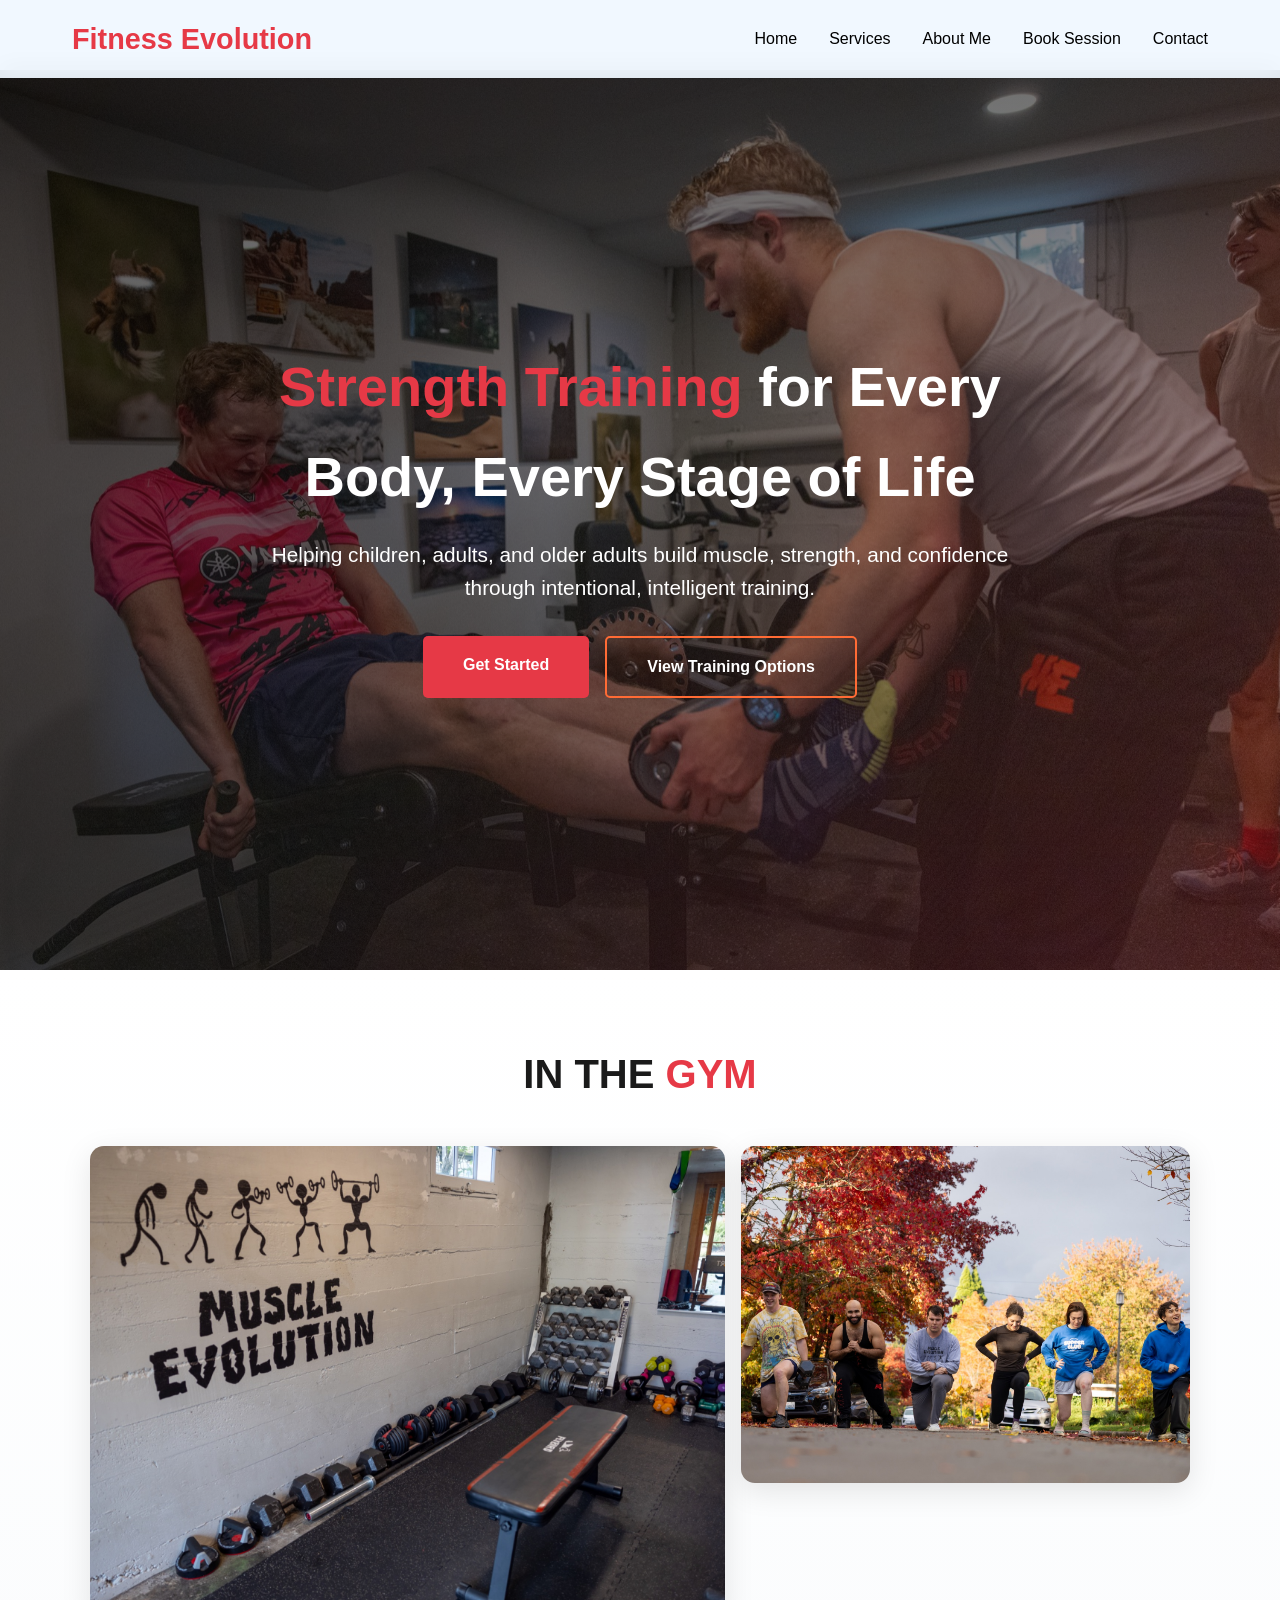
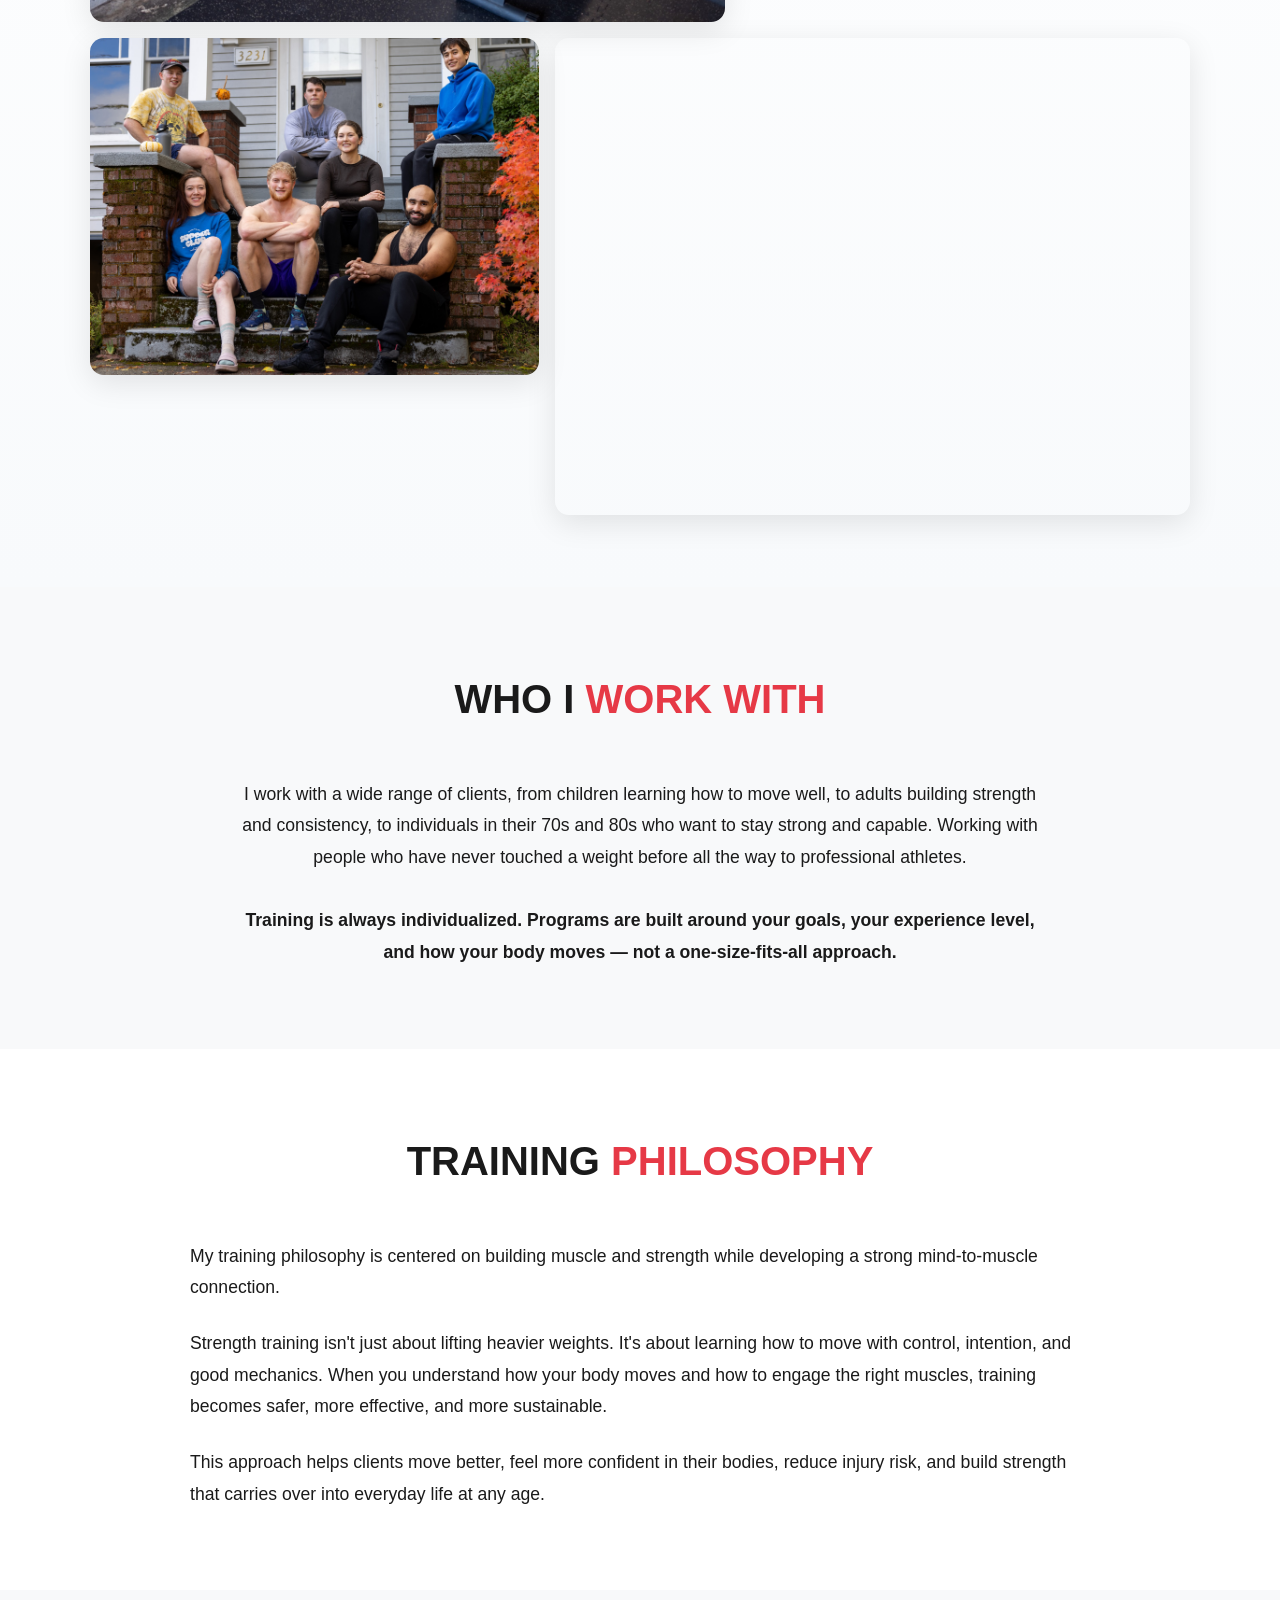
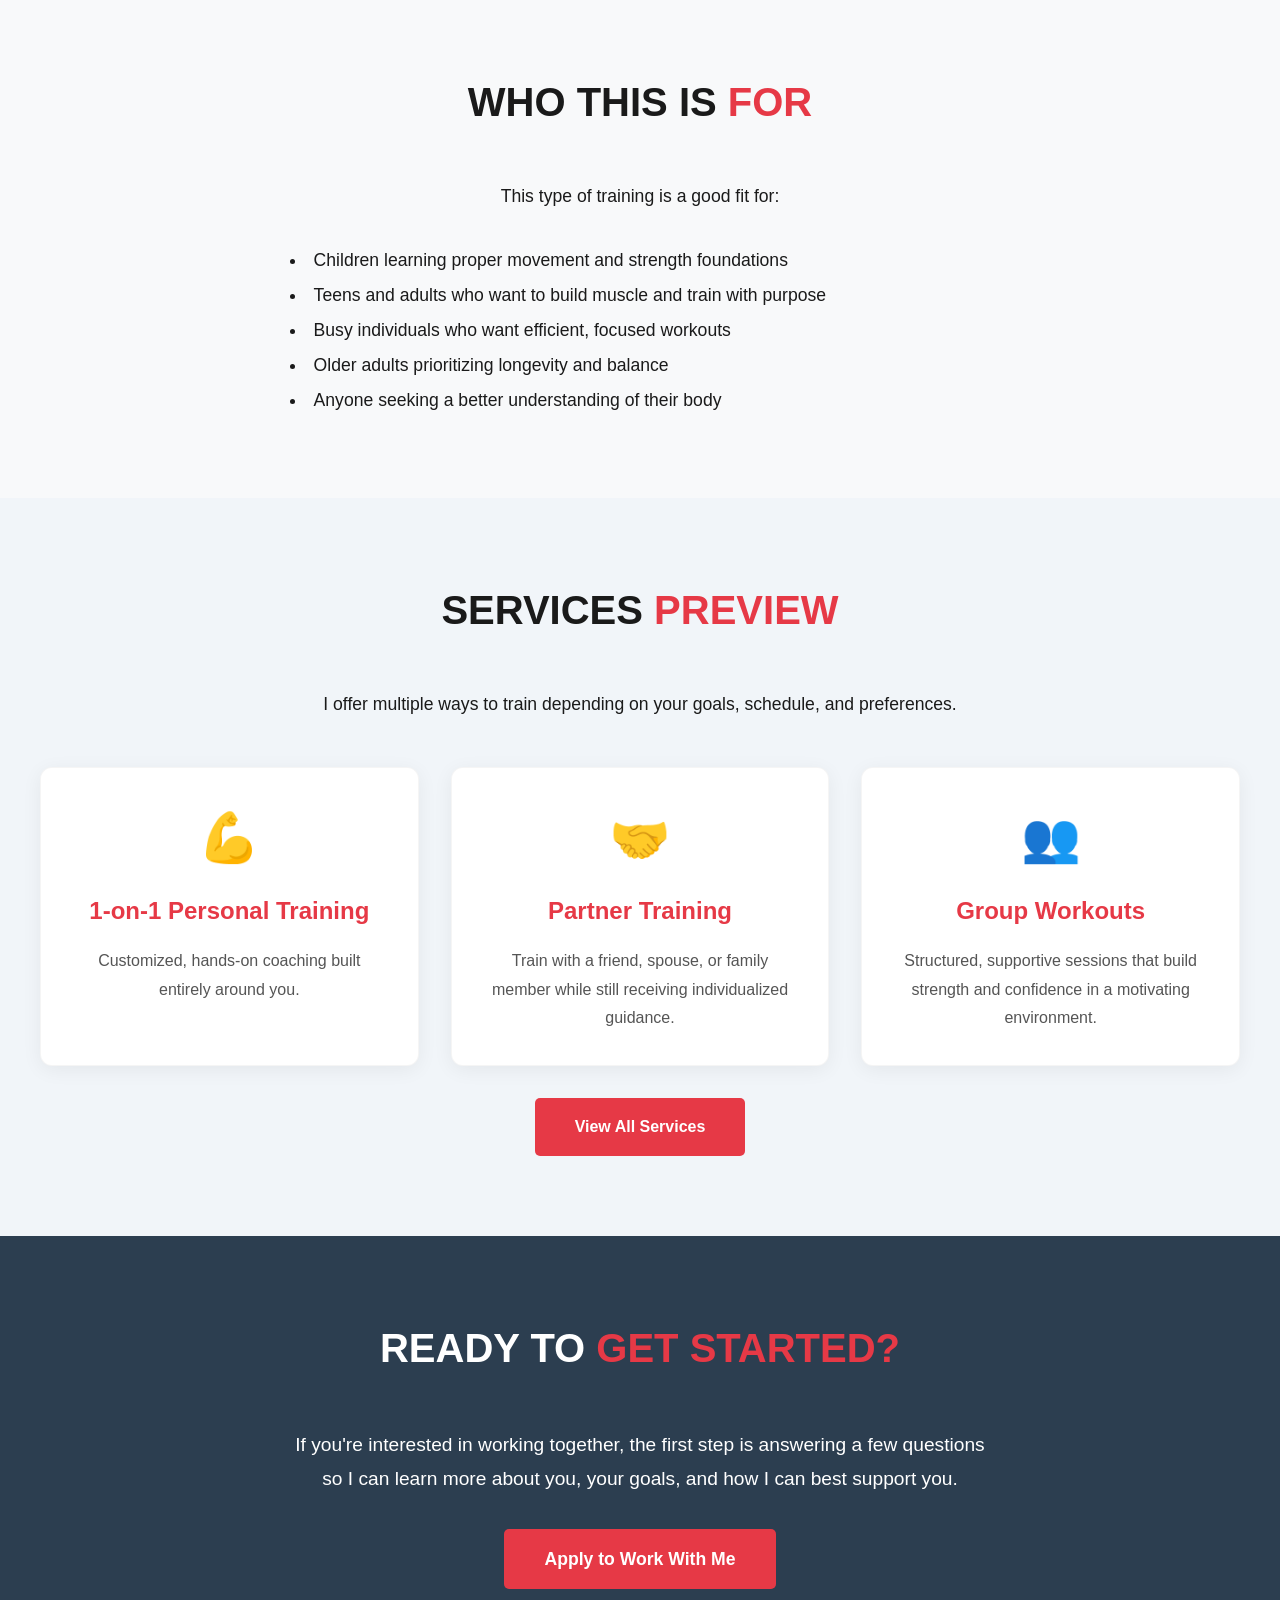
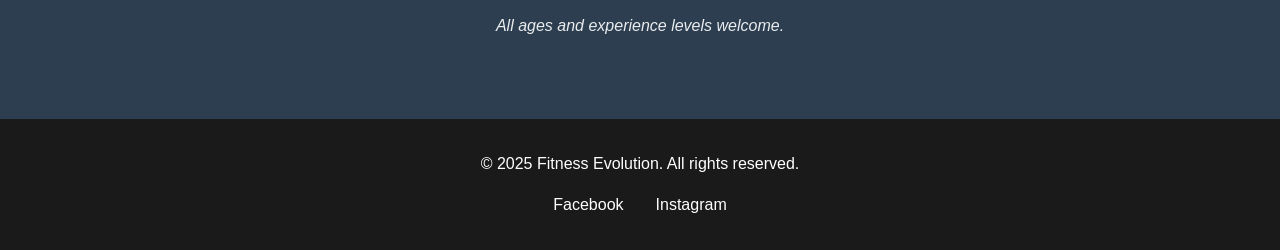
==== index.html @ 4d8b36cf "Initial commit — Fitness Evolution website Made-with: Cursor" ====
<!DOCTYPE html>
<html lang="en">
<head>
    <link rel="stylesheet" href="styles.css">
    <meta charset="UTF-8">
    <meta name="viewport" content="width=device-width, initial-scale=1.0">
    <title>Fitness Evolution - Strength Training for Every Body</title>
</head>
<body>
    <!-- Navigation -->
    <nav>
        <div class="container">
            <div class="logo">Fitness Evolution</div>
            <button class="nav-toggle" aria-label="Open menu" aria-expanded="false">
                <span></span><span></span><span></span>
            </button>
            <ul class="nav-links">
                <li><a href="index.html">Home</a></li>
                <li><a href="services.html">Services</a></li>
                <li><a href="about.html">About Me</a></li>
                <li><a href="booking.html">Book Session</a></li>
                <li><a href="contact.html">Contact</a></li>
            </ul>
        </div>
    </nav>

    <!-- Hero Section -->
    <section id="home" class="hero">
        <div class="hero-content">
            <h1><span class="highlight">Strength Training</span> for Every Body, Every Stage of Life</h1>
            <p>Helping children, adults, and older adults build muscle, strength, and confidence through intentional, intelligent training.</p>
            <div class="hero-buttons">
                <a href="booking.html" class="btn">Get Started</a>
                <a href="services.html" class="btn" style="background: transparent; border: 2px solid #ff6b35;">View Training Options</a>
            </div>
        </div>
    </section>

    <!-- Client photography -->
    <section class="photo-showcase" aria-label="Training photography">
        <div class="container">
            <h2 class="reveal">IN THE <span class="highlight">GYM</span></h2>
            <div class="photo-grid">
                <figure class="reveal reveal-delay-1">
                    <img src="images/web/IMG_2331.jpg" alt="Strength training session" width="1200" height="900" loading="lazy" decoding="async">
                </figure>
                <figure class="reveal reveal-delay-2">
                    <img src="images/web/IMG_6653.jpg" alt="Coaching and movement" width="1200" height="900" loading="lazy" decoding="async">
                </figure>
                <figure class="reveal reveal-delay-3">
                    <img src="images/web/IMG_8006.jpg" alt="Training floor" width="1200" height="900" loading="lazy" decoding="async">
                </figure>
                <figure class="reveal reveal-delay-4">
                    <img src="images/web/IMG_8933.jpg" alt="Fitness training" width="1200" height="900" loading="lazy" decoding="async">
                </figure>
            </div>
        </div>
    </section>

    <!-- Who I Work With Section -->
    <section class="services" style="background: #f8f9fa;">
        <div class="container">
            <h2 class="reveal">WHO I <span class="highlight">WORK WITH</span></h2>
            <p class="reveal reveal-delay-1" style="text-align: center; max-width: 800px; margin: 0 auto 2rem; font-size: 1.1rem; line-height: 1.8;">
                I work with a wide range of clients, from children learning how to move well, to adults building strength and consistency, to individuals in their 70s and 80s who want to stay strong and capable. Working with people who have never touched a weight before all the way to professional athletes.
            </p>
            <p class="reveal reveal-delay-2" style="text-align: center; max-width: 800px; margin: 0 auto; font-size: 1.1rem; line-height: 1.8; font-weight: 600;">
                Training is always individualized. Programs are built around your goals, your experience level, and how your body moves — not a one-size-fits-all approach.
            </p>
        </div>
    </section>

    <!-- Training Philosophy -->
    <section class="about">
        <div class="container">
            <h2 class="reveal">TRAINING <span class="highlight">PHILOSOPHY</span></h2>
            <div class="reveal reveal-delay-1" style="max-width: 900px; margin: 0 auto;">
                <p style="font-size: 1.1rem; line-height: 1.8; margin-bottom: 1.5rem;">
                    My training philosophy is centered on building muscle and strength while developing a strong mind-to-muscle connection.
                </p>
                <p style="font-size: 1.1rem; line-height: 1.8; margin-bottom: 1.5rem;">
                    Strength training isn't just about lifting heavier weights. It's about learning how to move with control, intention, and good mechanics. When you understand how your body moves and how to engage the right muscles, training becomes safer, more effective, and more sustainable.
                </p>
                <p style="font-size: 1.1rem; line-height: 1.8;">
                    This approach helps clients move better, feel more confident in their bodies, reduce injury risk, and build strength that carries over into everyday life at any age.
                </p>
            </div>
        </div>
    </section>

    <!-- Who This Is For -->
    <section class="services" style="background: #f8f9fa;">
        <div class="container">
            <h2 class="reveal">WHO THIS IS <span class="highlight">FOR</span></h2>
            <p class="reveal reveal-delay-1" style="text-align: center; margin-bottom: 2rem; font-size: 1.1rem;">This type of training is a good fit for:</p>
            <div class="reveal reveal-delay-2" style="max-width: 700px; margin: 0 auto; text-align: left;">
                <ul style="font-size: 1.1rem; line-height: 2; list-style-position: inside;">
                    <li>Children learning proper movement and strength foundations</li>
                    <li>Teens and adults who want to build muscle and train with purpose</li>
                    <li>Busy individuals who want efficient, focused workouts</li>
                    <li>Older adults prioritizing longevity and balance</li>
                    <li>Anyone seeking a better understanding of their body</li>
                </ul>
            </div>
        </div>
    </section>

    <!-- Quick Services Preview -->
    <section class="services">
        <div class="container">
            <h2 class="reveal">SERVICES <span class="highlight">PREVIEW</span></h2>
            <p class="reveal reveal-delay-1" style="text-align: center; margin-bottom: 3rem; font-size: 1.1rem;">I offer multiple ways to train depending on your goals, schedule, and preferences.</p>
            <div class="services-grid">
                <div class="service-card reveal reveal-delay-1">
                    <div class="service-icon">💪</div>
                    <h3>1-on-1 Personal Training</h3>
                    <p>Customized, hands-on coaching built entirely around you.</p>
                </div>
                <div class="service-card reveal reveal-delay-2">
                    <div class="service-icon">🤝</div>
                    <h3>Partner Training</h3>
                    <p>Train with a friend, spouse, or family member while still receiving individualized guidance.</p>
                </div>
                <div class="service-card reveal reveal-delay-3">
                    <div class="service-icon">👥</div>
                    <h3>Group Workouts</h3>
                    <p>Structured, supportive sessions that build strength and confidence in a motivating environment.</p>
                </div>
            </div>
            <div class="reveal reveal-delay-4" style="text-align: center; margin-top: 2rem;">
                <a href="services.html" class="btn">View All Services</a>
            </div>
        </div>
    </section>

    <!-- Call to Action -->
    <section class="about" style="background: #2c3e50; color: white;">
        <div class="container" style="text-align: center;">
            <h2 class="reveal" style="color: white;">READY TO <span class="highlight">GET STARTED?</span></h2>
            <p class="reveal reveal-delay-1" style="font-size: 1.2rem; max-width: 700px; margin: 0 auto 2rem; line-height: 1.8;">
                If you're interested in working together, the first step is answering a few questions so I can learn more about you, your goals, and how I can best support you.
            </p>
            <a href="booking.html" class="btn reveal reveal-delay-2" style="font-size: 1.1rem; padding: 1rem 2.5rem;">Apply to Work With Me</a>
            <p class="reveal reveal-delay-3" style="margin-top: 1.5rem; font-style: italic; opacity: 0.9;">All ages and experience levels welcome.</p>
        </div>
    </section>

    <!-- Footer -->
    <footer>
        <p>&copy; 2025 Fitness Evolution. All rights reserved.</p>
        <div class="footer-social">
            <a href="https://www.facebook.com/YOUR-FACEBOOK-PAGE" target="_blank">Facebook</a>
            <a href="https://www.instagram.com/YOUR-INSTAGRAM-USERNAME" target="_blank">Instagram</a>
        </div>
    </footer>

    <script src="script.js"></script>
</body>
</html>
---- styles.css ----
/* styles.css */

/* Reset & Base Styles */
* {
    margin: 0;
    padding: 0;
    box-sizing: border-box;
}

body {
    font-family: 'Segoe UI', Tahoma, Geneva, Verdana, sans-serif;
    line-height: 1.6;
    color: #1a1a1a;
    overflow-x: hidden;
}

.highlight {
    color: #e63946;
}

.highlight-white {
    color: #e63946;
}

/* Navigation */
nav {
    background: rgba(240, 248, 255, 0.92);
    backdrop-filter: blur(12px);
    -webkit-backdrop-filter: blur(12px);
    padding: 1rem 0;
    position: fixed;
    width: 100%;
    top: 0;
    z-index: 1000;
    box-shadow: 0 1px 0 rgba(0, 0, 0, 0.06);
    transition: background 0.35s ease, box-shadow 0.35s ease, backdrop-filter 0.35s ease;
}

nav.nav-scrolled {
    background: rgba(255, 255, 255, 0.97);
    box-shadow: 0 8px 32px rgba(0, 0, 0, 0.08);
}

nav .container {
    max-width: 1200px;
    margin: 0 auto;
    padding: 0 2rem;
    display: flex;
    justify-content: space-between;
    align-items: center;
}

nav .logo {
    color: #e63946;
    font-size: 1.8rem;
    font-weight: bold;
}

nav .nav-links {
    list-style: none;
    display: flex;
    gap: 2rem;
}

/* Hamburger button — hidden on desktop */
.nav-toggle {
    display: none;
    background: none;
    border: none;
    cursor: pointer;
    padding: 0.5rem;
    width: 2.75rem;
    height: 2.75rem;
    flex-direction: column;
    justify-content: center;
    align-items: center;
    gap: 5px;
    -webkit-tap-highlight-color: transparent;
}

.nav-toggle span {
    display: block;
    width: 22px;
    height: 2px;
    background: #1a1a1a;
    border-radius: 2px;
    transition: transform 0.3s ease, opacity 0.3s ease;
}

.nav-toggle.is-open span:nth-child(1) {
    transform: translateY(7px) rotate(45deg);
}

.nav-toggle.is-open span:nth-child(2) {
    opacity: 0;
}

.nav-toggle.is-open span:nth-child(3) {
    transform: translateY(-7px) rotate(-45deg);
}

nav a {
    color: black;
    text-decoration: none;
    transition: color 0.3s;
    font-weight: 500;
}

nav a:hover {
    color: #e63946;
}

/* Hero Section */
.hero {
    position: relative;
    overflow: hidden;
    background: #1a1a1a;
    height: 100vh;
    min-height: 32rem;
    display: flex;
    align-items: center;
    justify-content: center;
    text-align: center;
    color: white;
    margin-top: 70px;
    isolation: isolate;
}

.hero::before {
    content: "";
    position: absolute;
    inset: 0;
    z-index: 0;
    background-image: url("images/web/Muscle.evolution-6.jpg");
    background-size: cover;
    background-position: center;
    transform: scale(1);
    animation: heroKenBurns 28s ease-in-out infinite alternate;
}

.hero::after {
    content: "";
    position: absolute;
    inset: 0;
    z-index: 1;
    background:
        linear-gradient(135deg, rgba(0, 0, 0, 0.55) 0%, rgba(26, 26, 26, 0.45) 50%, rgba(230, 57, 70, 0.22) 100%),
        radial-gradient(ellipse 85% 65% at 50% 38%, transparent 0%, rgba(0, 0, 0, 0.4) 100%);
    pointer-events: none;
}

.hero-content {
    position: relative;
    z-index: 2;
    max-width: 52rem;
    padding: 0 1.25rem;
}

.hero-buttons {
    display: flex;
    gap: 1rem;
    justify-content: center;
    flex-wrap: wrap;
}

.hero-content h1 {
    font-size: 3.5rem;
    margin-bottom: 1rem;
    animation: fadeInUp 1s;
}

.hero-content p {
    font-size: 1.3rem;
    margin-bottom: 2rem;
    animation: fadeInUp 1s 0.2s both;
}

.btn {
    display: inline-block;
    padding: 1rem 2.5rem;
    background: #e63946;
    color: white;
    text-decoration: none;
    border-radius: 5px;
    font-weight: bold;
    transition: transform 0.3s, background 0.3s;
    animation: fadeInUp 1s 0.4s both;
    border: none;
    cursor: pointer;
    font-size: 1rem;
}

.btn:hover {
    background: #d62828;
    transform: translateY(-3px);
}

/* Sections */
section {
    padding: 5rem 2rem;
}

.container {
    max-width: 1200px;
    margin: 0 auto;
}

h2 {
    text-align: center;
    font-size: 2.5rem;
    margin-bottom: 3rem;
    color: #1a1a1a;
}

/* Services */
.services {
    background: #f1f5f9;
}

.services-grid {
    display: grid;
    grid-template-columns: repeat(auto-fit, minmax(280px, 1fr));
    gap: 2rem;
}

.service-card {
    background: white;
    padding: 2rem;
    border-radius: 12px;
    text-align: center;
    box-shadow: 0 4px 20px rgba(0, 0, 0, 0.06);
    border: 1px solid rgba(0, 0, 0, 0.04);
    transition: transform 0.4s cubic-bezier(0.22, 1, 0.36, 1), box-shadow 0.4s ease;
}

.service-card:hover {
    transform: translateY(-8px);
    box-shadow: 0 16px 40px rgba(230, 57, 70, 0.15);
}

.service-icon {
    font-size: 3rem;
    margin-bottom: 1rem;
}

.service-card h3 {
    margin-bottom: 1rem;
    color: #e63946;
    font-size: 1.5rem;
}

.service-card p {
    color: #555;
    line-height: 1.8;
}

/* About Section */
.about {
    background: white;
}

.about-content {
    display: grid;
    grid-template-columns: 1fr 2fr;
    gap: 3rem;
    align-items: start;
}

.about-image {
    position: sticky;
    top: 100px;
}

.about-image img {
    width: 100%;
    border-radius: 12px;
    box-shadow: 0 12px 40px rgba(0, 0, 0, 0.18);
    object-fit: cover;
    aspect-ratio: 4 / 5;
    transition: transform 0.5s cubic-bezier(0.22, 1, 0.36, 1), box-shadow 0.5s ease;
}

.about-image:hover img {
    transform: scale(1.02);
    box-shadow: 0 16px 48px rgba(230, 57, 70, 0.2);
}

/* Home: photography strip */
.photo-showcase {
    background: linear-gradient(180deg, #fff 0%, #f8fafc 100%);
    padding: 4.5rem 2rem;
}

.photo-showcase h2 {
    margin-bottom: 2.5rem;
}

.photo-grid {
    display: grid;
    grid-template-columns: repeat(12, 1fr);
    gap: 1rem;
    max-width: 1100px;
    margin: 0 auto;
}

.photo-grid figure {
    margin: 0;
    border-radius: 14px;
    overflow: hidden;
    position: relative;
    box-shadow: 0 8px 30px rgba(0, 0, 0, 0.1);
    aspect-ratio: 4 / 3;
}

.photo-grid figure:nth-child(1) {
    grid-column: span 7;
}

.photo-grid figure:nth-child(2) {
    grid-column: span 5;
}

.photo-grid figure:nth-child(3) {
    grid-column: span 5;
}

.photo-grid figure:nth-child(4) {
    grid-column: span 7;
}

.photo-grid img {
    width: 100%;
    height: 100%;
    object-fit: cover;
    display: block;
    transition: transform 0.7s cubic-bezier(0.22, 1, 0.36, 1);
}

.photo-grid figure:hover img {
    transform: scale(1.04);
}

/* Scroll reveal (hidden only after JS marks page ready) */
html.js-ready .reveal:not(.is-visible) {
    opacity: 0;
    transform: translateY(28px);
}

.reveal {
    transition: opacity 0.65s cubic-bezier(0.22, 1, 0.36, 1), transform 0.65s cubic-bezier(0.22, 1, 0.36, 1);
}

.reveal.is-visible {
    opacity: 1;
    transform: translateY(0);
}

.reveal-delay-1 { transition-delay: 0.08s; }
.reveal-delay-2 { transition-delay: 0.16s; }
.reveal-delay-3 { transition-delay: 0.24s; }
.reveal-delay-4 { transition-delay: 0.32s; }
.reveal-delay-5 { transition-delay: 0.4s; }
.reveal-delay-6 { transition-delay: 0.48s; }

.about-text h3 {
    font-size: 2rem;
    margin-bottom: 1.5rem;
    color: #1a1a1a;
}

.about-text h4 {
    font-size: 1.5rem;
    margin: 2rem 0 1rem;
    color: #1a1a1a;
}

.about-text p {
    margin-bottom: 1.5rem;
    line-height: 1.8;
    color: #333;
}

.about-text ul {
    list-style: none;
    margin: 1.5rem 0;
}

.about-text li {
    padding: 0.7rem 0;
    padding-left: 2rem;
    position: relative;
    color: #333;
}

.about-text li:before {
    content: "✓";
    color: #e63946;
    font-weight: bold;
    position: absolute;
    left: 0;
    font-size: 1.2rem;
}

/* Booking Section */
.booking {
    background: white;
    padding: 5rem 2rem;
}

.booking-intro {
    text-align: center;
    font-size: 1.2rem;
    color: #555;
    margin-bottom: 3rem;
    max-width: 800px;
    margin-left: auto;
    margin-right: auto;
}

.calendly-inline-widget {
    border-radius: 10px;
    overflow: hidden;
    box-shadow: 0 10px 30px rgba(0,0,0,0.1);
}

/* Contact Section Updates */
.contact-intro {
    text-align: center;
    font-size: 1.1rem;
    color: #333;
    margin-bottom: 3rem;
    max-width: 800px;
    margin-left: auto;
    margin-right: auto;
}

.contact-content {
    display: grid;
    grid-template-columns: 1fr 1fr;
    gap: 4rem;
    align-items: start;
}

.contact-info {
    background: white;
    padding: 2rem;
    border-radius: 10px;
    box-shadow: 0 5px 15px rgba(0,0,0,0.1);
}

.contact-info h3 {
    font-size: 1.8rem;
    margin-bottom: 2rem;
    color: #1a1a1a;
}

.social-links {
    display: flex;
    flex-direction: column;
    gap: 1.5rem;
    margin-bottom: 2rem;
}

.social-link {
    display: flex;
    align-items: center;
    gap: 1rem;
    padding: 1rem;
    border-radius: 8px;
    text-decoration: none;
    transition: transform 0.3s, box-shadow 0.3s;
    font-weight: 600;
    font-size: 1.1rem;
}

.social-link:hover {
    transform: translateX(10px);
    box-shadow: 0 5px 15px rgba(0,0,0,0.2);
}

.social-link.facebook {
    background: #1877f2;
    color: white;
}

.social-link.instagram {
    background: linear-gradient(45deg, #f09433 0%, #e6683c 25%, #dc2743 50%, #cc2366 75%, #bc1888 100%);
    color: white;
}

.social-link.email {
    background: #e63946;
    color: white;
}

.social-link.email:hover {
    background: #d62828;
}
.contact-details {
    margin-top: 2rem;
    padding-top: 2rem;
    border-top: 2px solid #e3f2fd;
}

.contact-details p {
    margin-bottom: 1rem;
    color: #333;
    font-size: 1rem;
}

/* Footer Updates */
footer {
    background: #1a1a1a;
    color: white;
    text-align: center;
    padding: 2rem;
}

.footer-social {
    margin-top: 1rem;
    display: flex;
    justify-content: center;
    gap: 2rem;
}

.footer-social a {
    color: white;
    text-decoration: none;
    transition: color 0.3s;
}

.footer-social a:hover {
    color: #e63946;
}

/* Animations */
@keyframes fadeInUp {
    from {
        opacity: 0;
        transform: translateY(30px);
    }
    to {
        opacity: 1;
        transform: translateY(0);
    }
}

@keyframes heroKenBurns {
    from {
        transform: scale(1);
    }
    to {
        transform: scale(1.07);
    }
}

@media (prefers-reduced-motion: reduce) {
    .hero::before {
        animation: none;
    }

    html.js-ready .reveal:not(.is-visible) {
        opacity: 1;
        transform: none;
    }

    .reveal {
        transition: none;
    }

    .photo-grid img,
    .about-image img,
    .service-card {
        transition: none;
    }

    .service-card:hover {
        transform: none;
    }

    .photo-grid figure:hover img {
        transform: none;
    }

    .about-image:hover img {
        transform: none;
    }
}

/* ===== Responsive ===== */

/* Tablet */
@media (max-width: 968px) {
    .about-content {
        grid-template-columns: 1fr;
    }

    .about-image {
        position: relative;
        top: 0;
        max-width: 28rem;
        margin: 0 auto;
    }

    .contact-content {
        grid-template-columns: 1fr;
    }
}

/* Mobile */
@media (max-width: 768px) {
    /* Nav: show hamburger, slide-down menu */
    .nav-toggle {
        display: flex;
    }

    nav .container {
        padding: 0 1.25rem;
        flex-wrap: wrap;
    }

    nav .logo {
        font-size: 1.4rem;
    }

    nav .nav-links {
        display: none;
        flex-direction: column;
        width: 100%;
        gap: 0;
        padding: 0.5rem 0 1rem;
        order: 3;
    }

    nav .nav-links.is-open {
        display: flex;
    }

    nav .nav-links li {
        border-top: 1px solid rgba(0, 0, 0, 0.06);
    }

    nav .nav-links a {
        display: block;
        padding: 0.85rem 0;
        font-size: 1rem;
    }

    /* Hero */
    .hero {
        height: auto;
        min-height: 85vh;
        margin-top: 58px;
        padding: 3rem 0;
    }

    .hero-content {
        padding: 0 1.5rem;
    }

    .hero-content h1 {
        font-size: 1.85rem;
        line-height: 1.25;
        margin-bottom: 0.75rem;
    }

    .hero-content p {
        font-size: 1rem;
        margin-bottom: 1.5rem;
    }

    /* Sections: tighter vertical rhythm */
    section {
        padding: 3rem 1.25rem;
    }

    h2 {
        font-size: 1.75rem;
        margin-bottom: 2rem;
    }

    /* Buttons: full-width stacked on mobile */
    .hero-buttons {
        flex-direction: column;
        align-items: stretch;
    }

    .btn {
        padding: 0.85rem 1.75rem;
        font-size: 0.95rem;
        width: 100%;
        text-align: center;
    }

    /* Services cards */
    .services-grid {
        grid-template-columns: 1fr;
        gap: 1.25rem;
    }

    .service-card {
        padding: 1.5rem;
    }

    .service-card h3 {
        font-size: 1.25rem;
    }

    .service-icon {
        font-size: 2.5rem;
    }

    /* Photo grid */
    .photo-showcase {
        padding: 3rem 1.25rem;
    }

    .photo-grid {
        grid-template-columns: 1fr;
    }

    .photo-grid figure:nth-child(n) {
        grid-column: span 1;
        aspect-ratio: 16 / 11;
    }

    /* About page */
    .about-image img {
        aspect-ratio: 3 / 2;
    }

    .about-text h3 {
        font-size: 1.5rem;
    }

    /* Contact */
    .contact-info {
        padding: 1.5rem;
    }

    .contact-info h3 {
        font-size: 1.4rem;
        margin-bottom: 1.5rem;
    }

    .social-link {
        padding: 0.85rem;
        font-size: 1rem;
    }

    .social-link svg {
        width: 32px;
        height: 32px;
    }

    /* Booking */
    .booking {
        padding: 3rem 1.25rem;
    }

    .calendly-inline-widget {
        min-height: 500px !important;
    }

    /* Footer */
    .footer-social {
        flex-direction: column;
        gap: 0.5rem;
    }
}

/* Small phones */
@media (max-width: 380px) {
    .hero-content h1 {
        font-size: 1.55rem;
    }

    nav .logo {
        font-size: 1.2rem;
    }

    h2 {
        font-size: 1.5rem;
    }
}
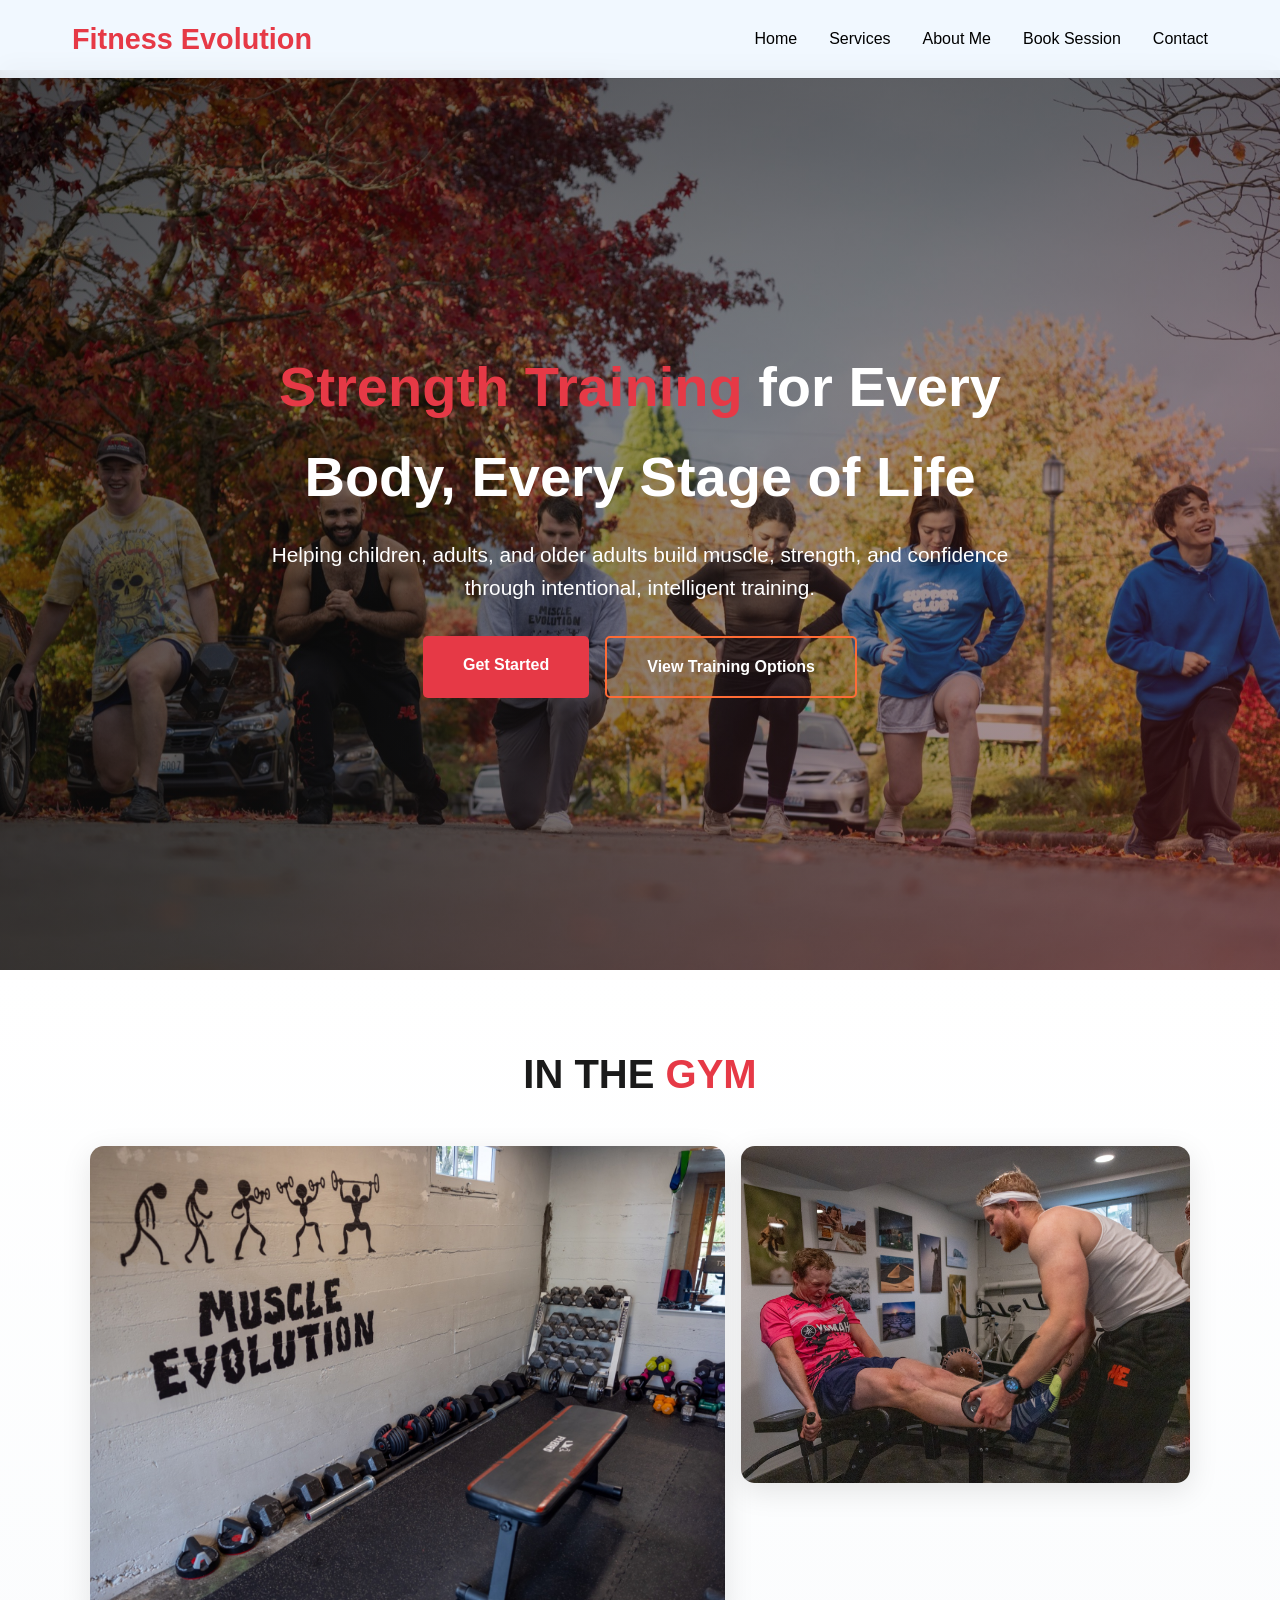
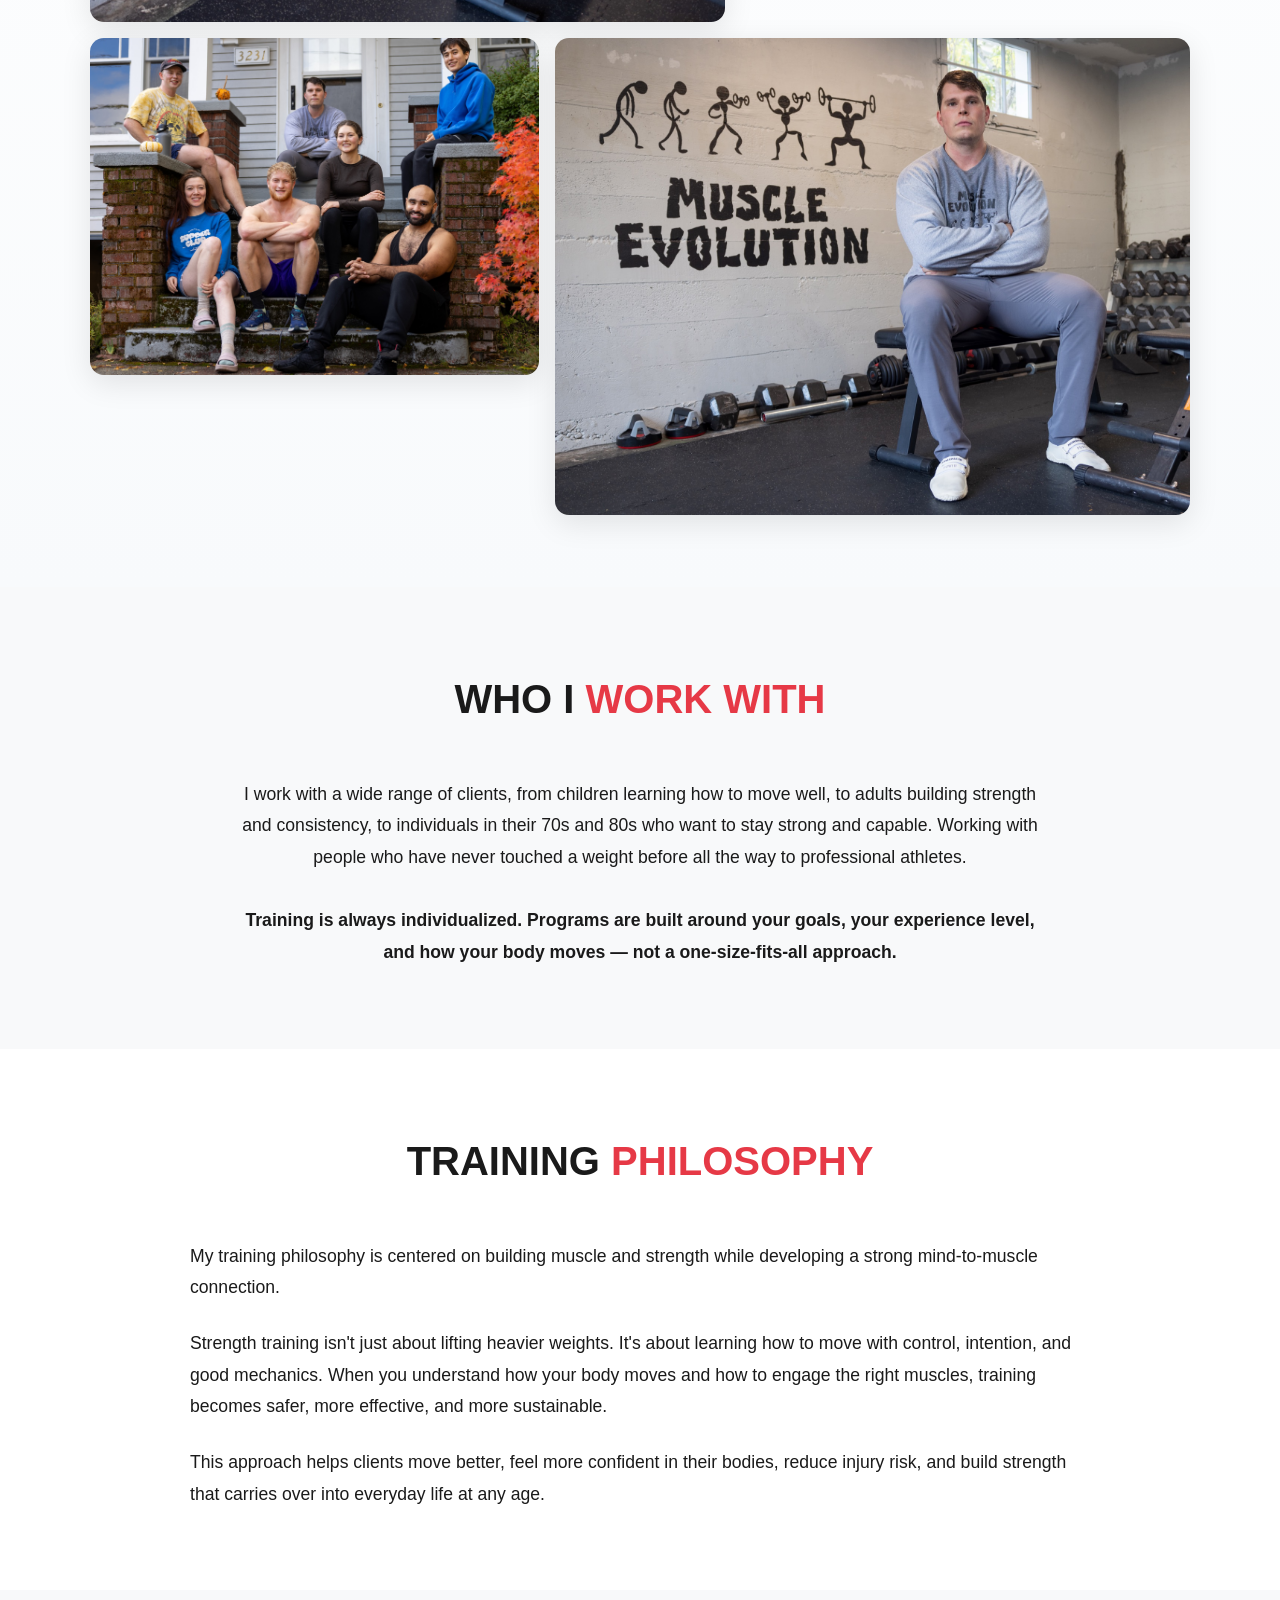
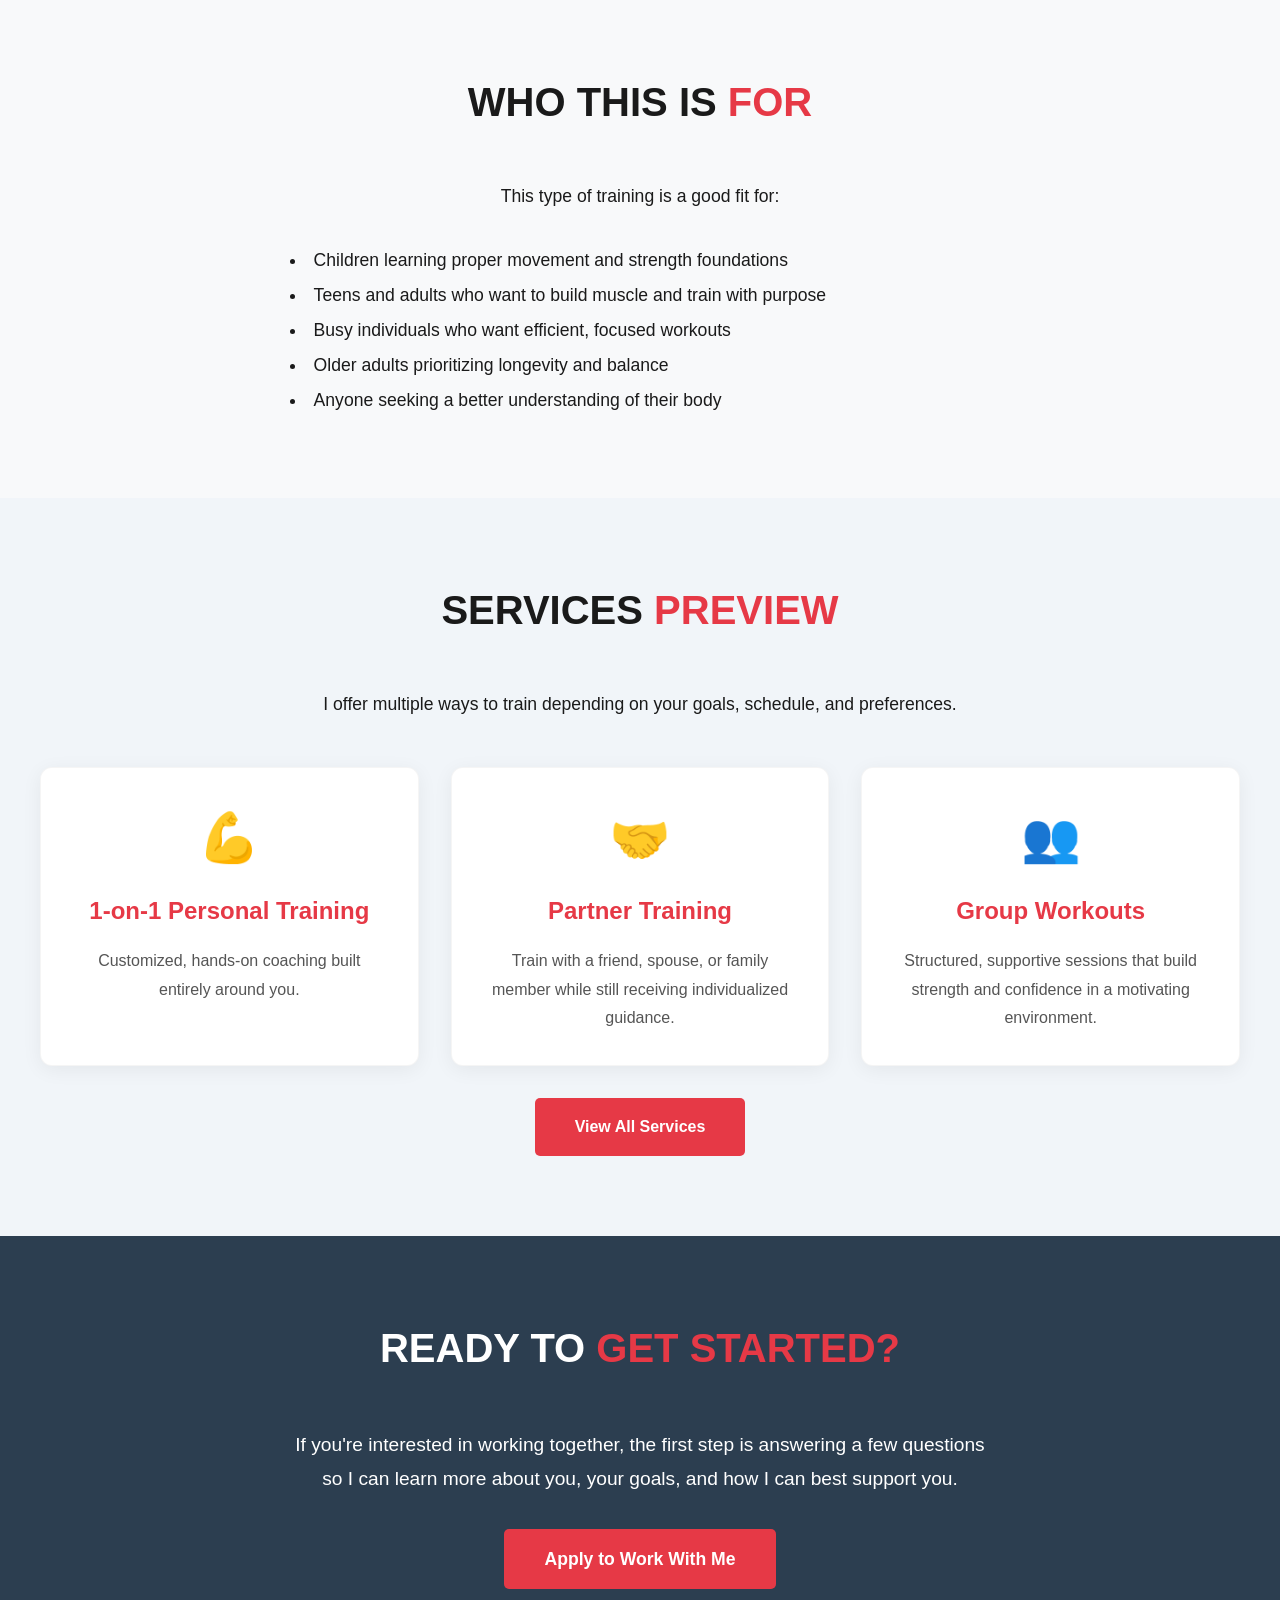
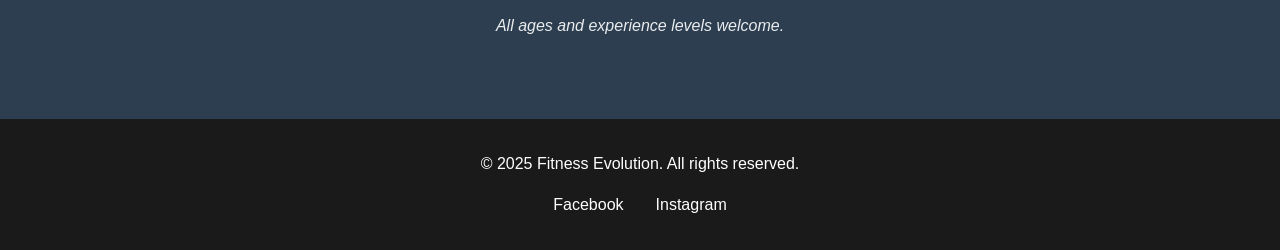
==== commit 37ed16e4: "swapped main photo" ====
--- a/index.html
+++ b/index.html
@@ -45,7 +45,7 @@
                     <img src="images/web/IMG_2331.jpg" alt="Strength training session" width="1200" height="900" loading="lazy" decoding="async">
                 </figure>
                 <figure class="reveal reveal-delay-2">
-                    <img src="images/web/IMG_6653.jpg" alt="Coaching and movement" width="1200" height="900" loading="lazy" decoding="async">
+                    <img src="images/web/Muscle.evolution-6.jpg" alt="Coaching and movement" width="1200" height="900" loading="lazy" decoding="async">
                 </figure>
                 <figure class="reveal reveal-delay-3">
                     <img src="images/web/IMG_8006.jpg" alt="Training floor" width="1200" height="900" loading="lazy" decoding="async">
--- a/styles.css
+++ b/styles.css
@@ -131,7 +131,7 @@
     position: absolute;
     inset: 0;
     z-index: 0;
-    background-image: url("images/web/Muscle.evolution-6.jpg");
+    background-image: url("images/web/IMG_6653.jpg");
     background-size: cover;
     background-position: center;
     transform: scale(1);
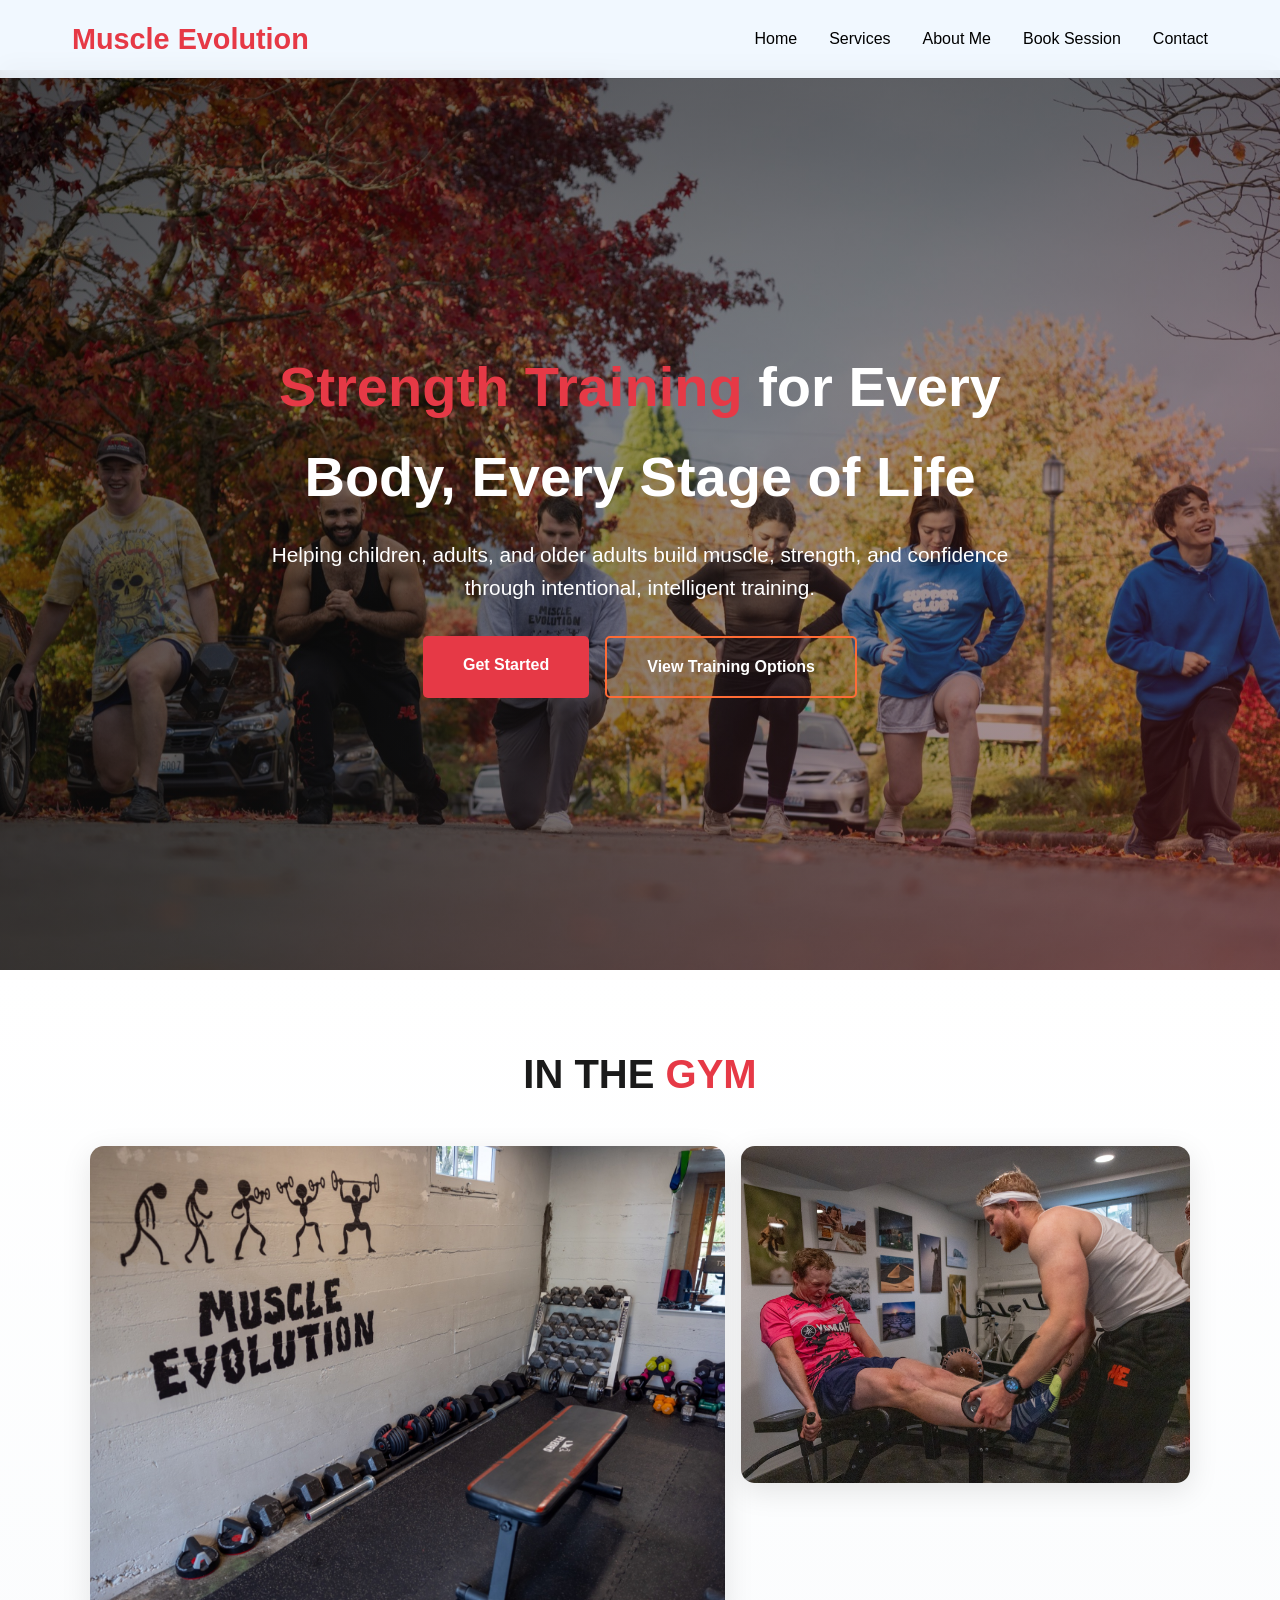
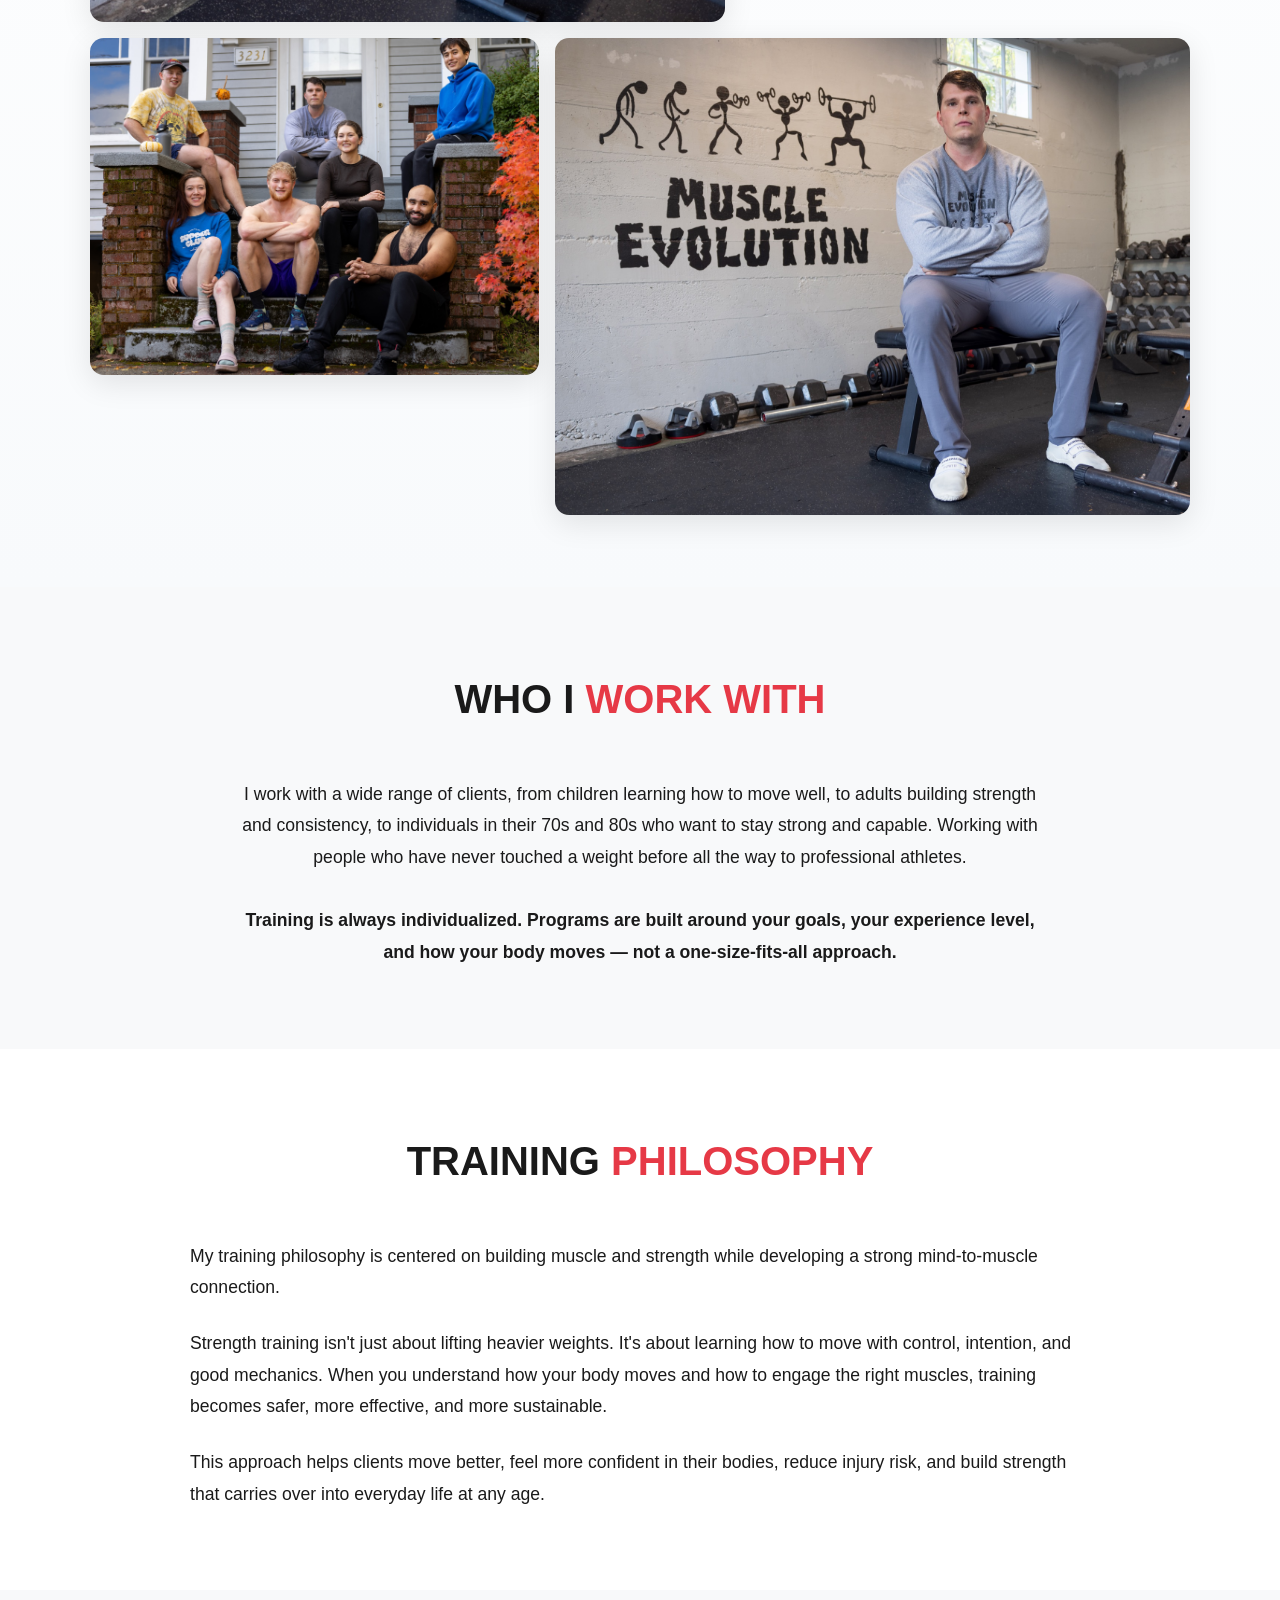
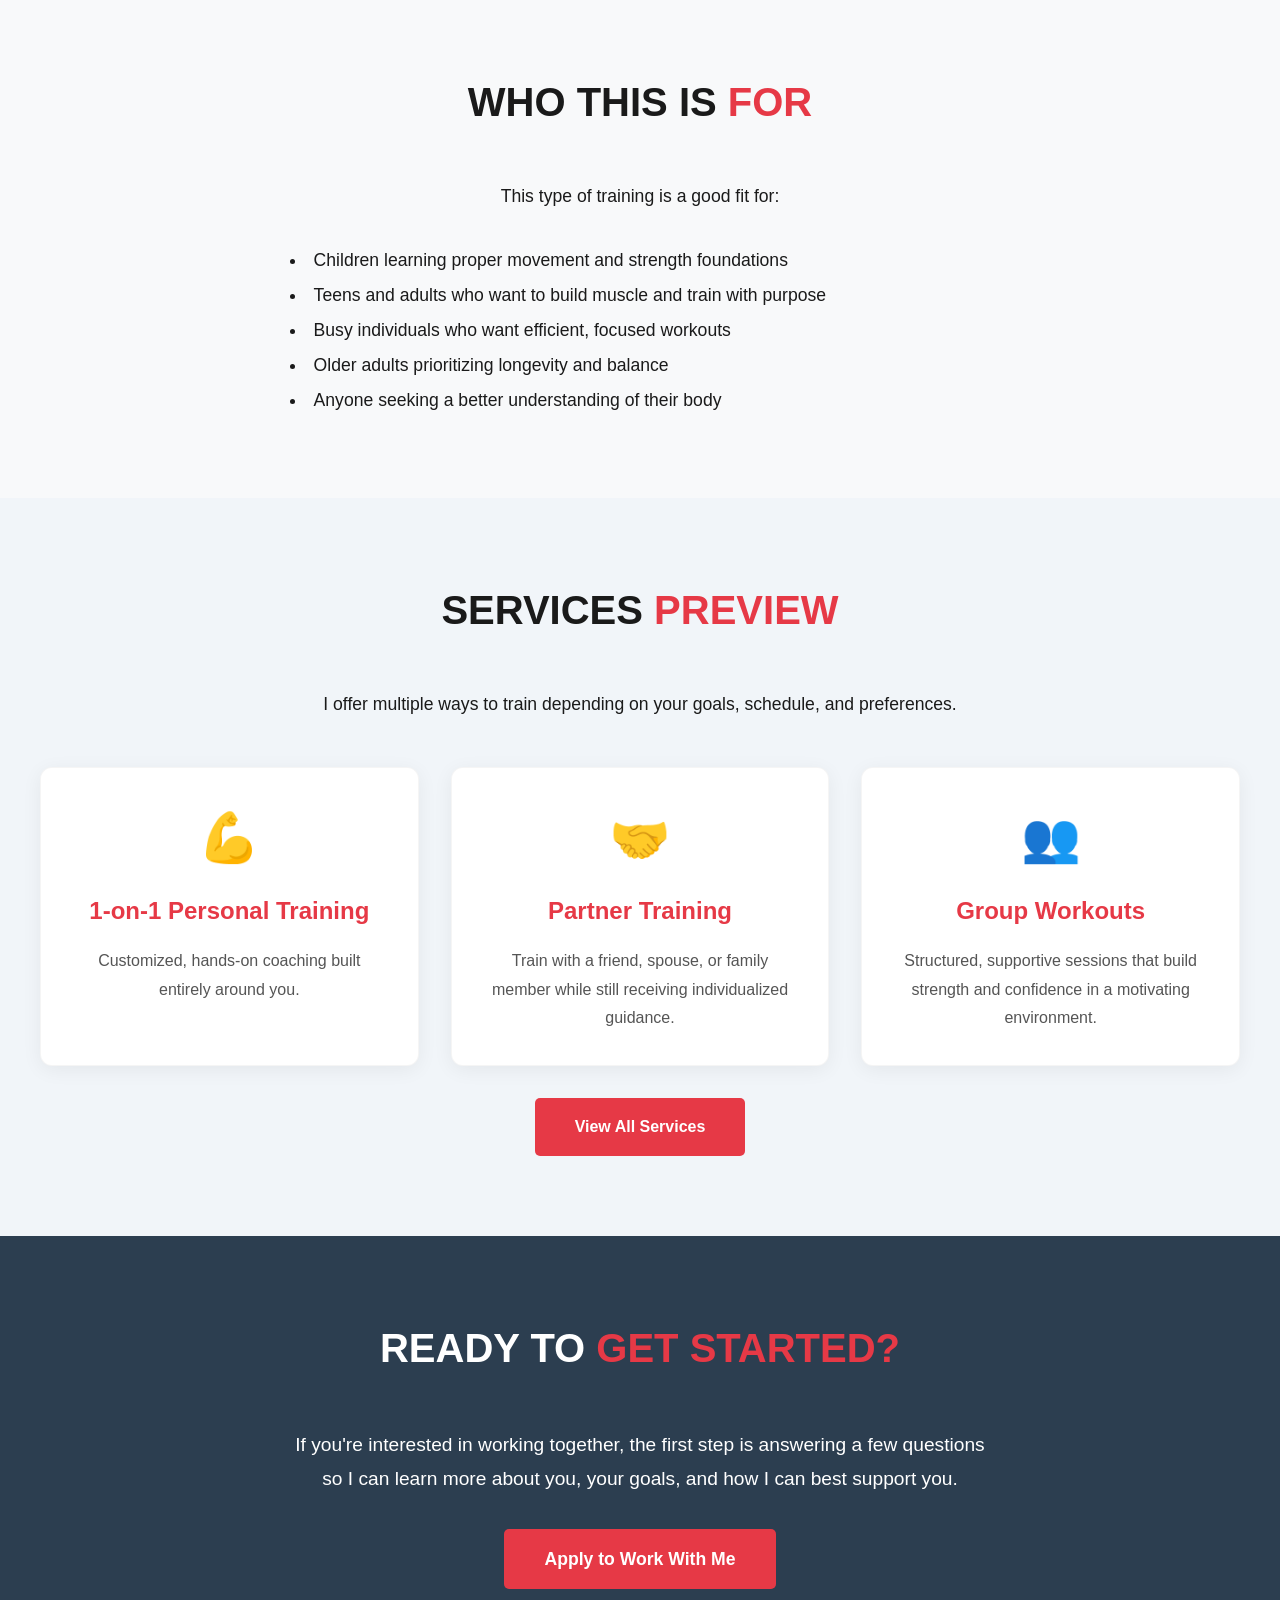
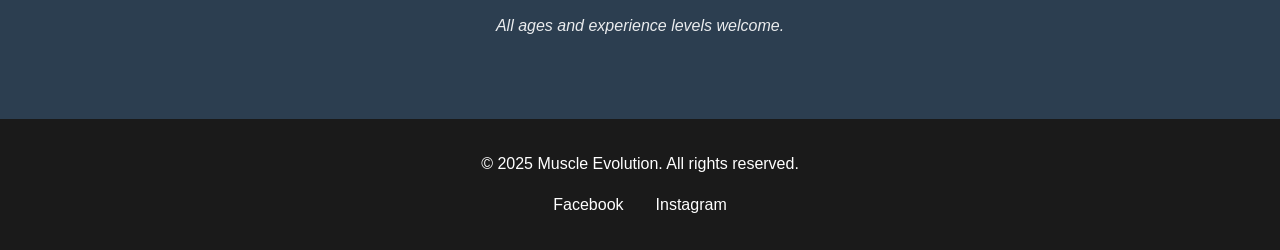
==== commit 5505902a: "Name fix, about hero pic changed:" ====
--- a/index.html
+++ b/index.html
@@ -4,13 +4,13 @@
     <link rel="stylesheet" href="styles.css">
     <meta charset="UTF-8">
     <meta name="viewport" content="width=device-width, initial-scale=1.0">
-    <title>Fitness Evolution - Strength Training for Every Body</title>
+    <title>Muscle Evolution - Strength Training for Every Body</title>
 </head>
 <body>
     <!-- Navigation -->
     <nav>
         <div class="container">
-            <div class="logo">Fitness Evolution</div>
+            <div class="logo">Muscle Evolution</div>
             <button class="nav-toggle" aria-label="Open menu" aria-expanded="false">
                 <span></span><span></span><span></span>
             </button>
@@ -147,7 +147,7 @@
 
     <!-- Footer -->
     <footer>
-        <p>&copy; 2025 Fitness Evolution. All rights reserved.</p>
+        <p>&copy; 2025 Muscle Evolution. All rights reserved.</p>
         <div class="footer-social">
             <a href="https://www.facebook.com/YOUR-FACEBOOK-PAGE" target="_blank">Facebook</a>
             <a href="https://www.instagram.com/YOUR-INSTAGRAM-USERNAME" target="_blank">Instagram</a>
--- a/styles.css
+++ b/styles.css
@@ -261,14 +261,15 @@
 
 .about-content {
     display: grid;
-    grid-template-columns: 1fr 2fr;
+    grid-template-columns: 1fr;
     gap: 3rem;
     align-items: start;
 }
 
 .about-image {
-    position: sticky;
-    top: 100px;
+    position: relative;
+    top: 0;
+    width: 100%;
 }
 
 .about-image img {
@@ -276,7 +277,7 @@
     border-radius: 12px;
     box-shadow: 0 12px 40px rgba(0, 0, 0, 0.18);
     object-fit: cover;
-    aspect-ratio: 4 / 5;
+    aspect-ratio: 16 / 9;
     transition: transform 0.5s cubic-bezier(0.22, 1, 0.36, 1), box-shadow 0.5s ease;
 }
 
@@ -598,8 +599,8 @@
     .about-image {
         position: relative;
         top: 0;
-        max-width: 28rem;
-        margin: 0 auto;
+        max-width: 100%;
+        margin: 0;
     }
 
     .contact-content {
@@ -726,7 +727,7 @@
 
     /* About page */
     .about-image img {
-        aspect-ratio: 3 / 2;
+        aspect-ratio: 16 / 9;
     }
 
     .about-text h3 {
